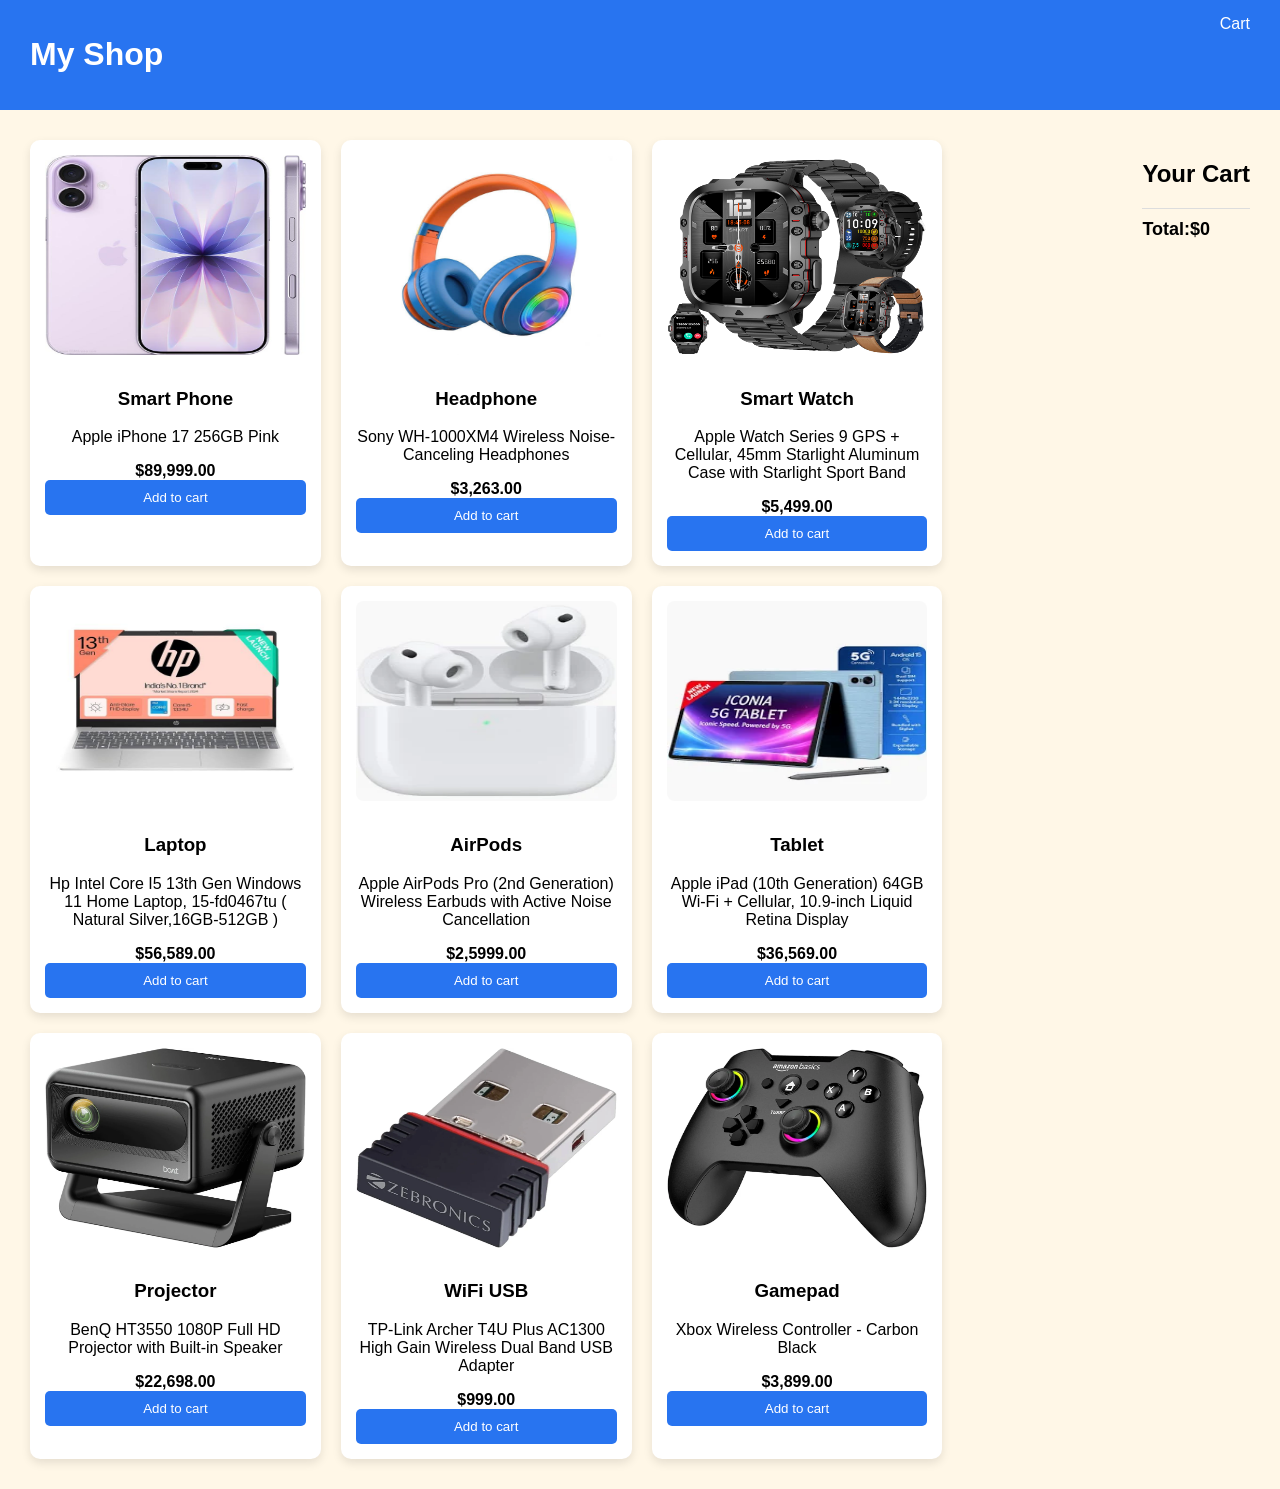
==== index.html @ 5f0f439c "Initial commit" ====
<!DOCTYPE html>
<html lang="en">
<head>
    <meta charset="UTF-8">
    <meta name="viewport" content="width=device-width, initial-scale=1.0">
    <title>My Shop</title>
    <link rel="stylesheet" href="style.css">
</head>
<body>
    <header>
        <h1>My Shop</h1>
        <span>Cart</span>
    </header>

    <div class="container"> 


        <div class="products">

            <div class="product-card">
                <img src="phone.jpg" alt="phone">
                <h3>Smart Phone</h3>
                <p>Apple iPhone 17 256GB Pink</p>
                <p class="price">$89,999.00</p>
                <button onclick="addtocart('smart phone',89999)">Add to cart</button>
                </div>


                 <div class="product-card">
                <img src="headphone.jpeg" alt="Headphone">
                <h3>Headphone</h3>
                <p>Sony WH-1000XM4 Wireless Noise-Canceling Headphones</p>
                <p class="price">$3,263.00</p>
                <button onclick="addtocart('Headphone',3263)">Add to cart</button>
                </div>

                 <div class="product-card">
                <img src="smart watch.jpg" alt="Smart Watch">
                <h3>Smart Watch</h3>
                <p>Apple Watch Series 9 GPS + Cellular, 45mm Starlight Aluminum Case with Starlight Sport Band</p>
                <p class="price">$5,499.00</p>
                <button onclick="addtocart('smart watch',5499)">Add to cart</button>
                </div>

                 <div class="product-card">
                <img src="Laptop.jpeg" alt="Laptop">
                <h3>Laptop</h3>
                <p>Hp Intel Core I5 13th Gen Windows 11 Home Laptop, 15-fd0467tu ( Natural Silver,16GB-512GB )</p>
                <p class="price">$56,589.00</p>
                <button onclick="addtocart('Laptop',56589.00)">Add to cart</button>
                </div>

                <div class="product-card">
                <img src="airpods.webp" alt="AirPods">
                <h3>AirPods</h3>
                <p>Apple AirPods Pro (2nd Generation) Wireless Earbuds with Active Noise Cancellation</p>
                <p class="price">$2,5999.00</p>
                <button onclick="addtocart('AirPods',25999)">Add to cart</button>
                </div>

                <div class="product-card">
                <img src="tablet.webp" alt="Tablet">
                <h3>Tablet</h3>
                <p>Apple iPad (10th Generation) 64GB Wi-Fi + Cellular, 10.9-inch Liquid Retina Display</p>
                <p class="price">$36,569.00</p>
                <button onclick="addtocart('Tablet',36569)">Add to cart</button>
                </div>

                <div class="product-card">
                <img src="projector.webp" alt="Projector">
                <h3>Projector</h3>
                <p>BenQ HT3550 1080P Full HD Projector with Built-in Speaker</p>
                <p class="price">$22,698.00</p>
                <button onclick="addtocart('Projector',22698)">Add to cart</button>
                </div>

                <div class="product-card">
                <img src="wifi usb.webp" alt="WiFi USB">
                <h3>WiFi USB</h3>
                <p>TP-Link Archer T4U Plus AC1300 High Gain Wireless Dual Band USB Adapter</p>
                <p class="price">$999.00</p>
                <button onclick="addtocart('WiFi USB',999)">Add to cart</button>
                </div>

                <div class="product-card">
                <img src="gamepad.webp" alt="Gamepad">
                <h3>Gamepad</h3>
                <p>Xbox Wireless Controller - Carbon Black</p>
                <p class="price">$3,899.00</p>
                <button onclick="addtocart('Gamepad',3899)">Add to cart</button>
                </div>


                </div>
                

                <div class="card">         
                    <h2>Your Cart</h2>
                    <ul id="cartitems"></ul>
                    <div class="total-box">
                        Total:$<span id="total">0</span>
                    </div>
                </div>
        </div>
        <script src="script.js"></script>

</body>
</html>
---- style.css ----
body{
    margin: 0;
    font-family: Arial, Helvetica, sans-serif;
    background: rgb(255, 247, 231);
}
header{
    background: #2874f0;
    color: white;
    padding: 15px 30px;
    display: flex;
    justify-content: space-between;
}
.container{
    display: flex;
    gap: 200px;
    padding: 30px;
}
/*PRODUCTS*/
.products{
    display: grid;
    grid-template-columns: 1fr 1fr 1fr;
    gap: 20px;
    flex: 2;
}
.product-card{
    background: white;
    max-width: 280px;
    border-radius: 10px;
    box-shadow: 0 4px 10px rgba(0,0,0,0.1);
    padding: 15px;
    text-align: center;

}
.product-card img{
    width: 100%;
    height: 200px;
    object-fit: fill;
    border-radius: 8px;
    margin-bottom: 10px;

}
.price{
    font-weight: bold;
    margin: auto;
}
.product-card button{
    background: #2874f0;
    color: white;
    border: none;
    padding: 10px;
    width: 100%;
    border-radius: 5px;
    cursor: pointer;



}
.product-card button:hover{
    background: #2874f0;
}



.cart {
    background: white;
    flex: 1;
    padding: 20px;
    border-radius: 10px;
    box-shadow: 0 4px 10px rgba(0,0,0,0,1);
}
#cartitems{
    list-style: none;
    padding: 0;

}
.cart-item{
    display: flex;
    justify-content: space-between;
    margin-bottom: 10px;



}
.qty-btn{
    padding: 3px 8px;
    margin: 0 3px;

}
.remove-btn{
    background: red;
    color: white;
    border: none;
    padding: 3px 8px;
    border-radius: 4px;
    cursor: pointer;


}
.total-box{
    margin-bottom: 15px;
    font-size: 18px;
    font-weight: bold;
    border-top: 1px solid #ddd;
    padding-top: 10px;

}
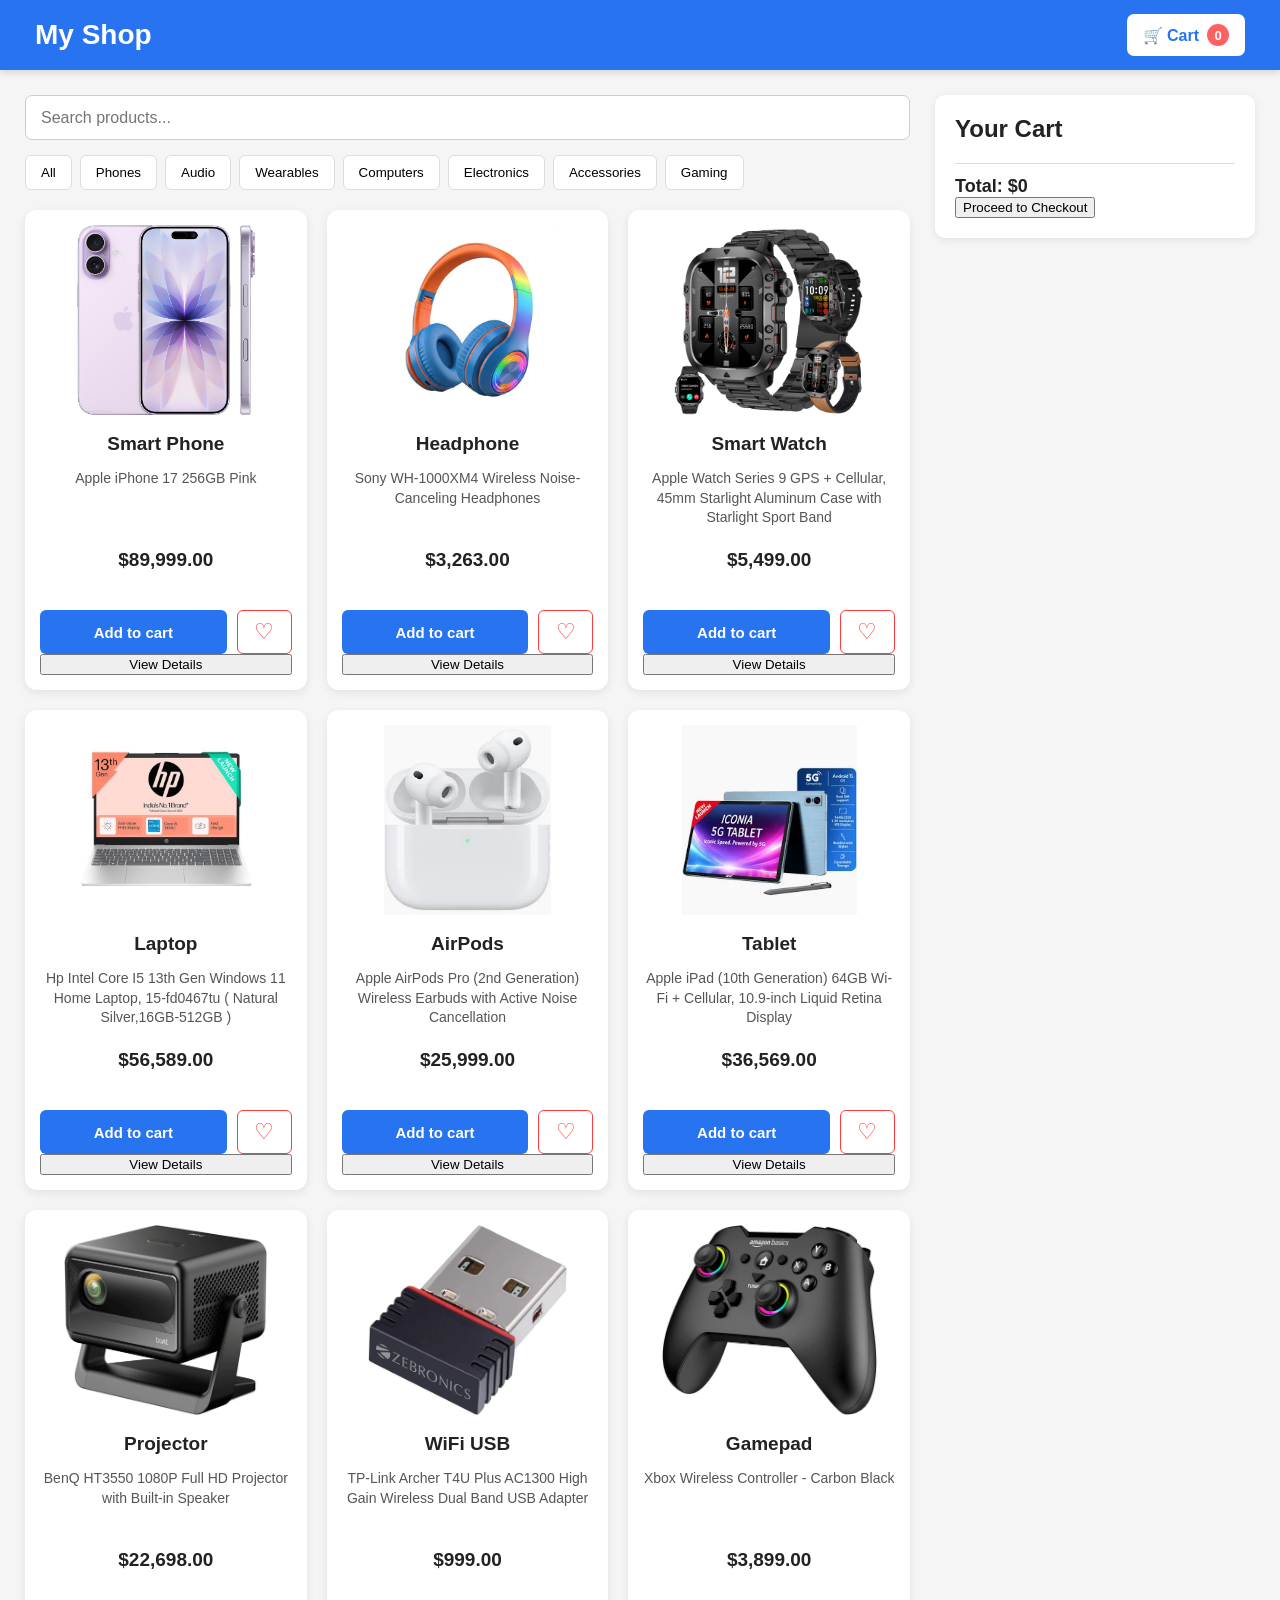
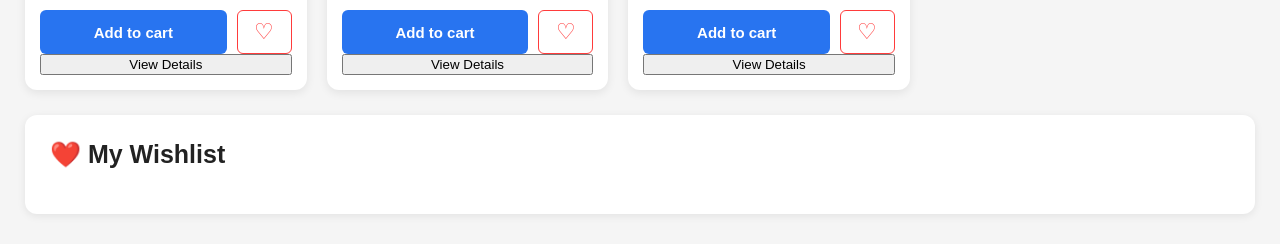
==== commit 2194923b: "Final my shop project update" ====
--- a/index.html
+++ b/index.html
@@ -8,100 +8,362 @@
 </head>
 <body>
     <header>
-        <h1>My Shop</h1>
-        <span>Cart</span>
-    </header>
-
-    <div class="container"> 
-
+    <h1>My Shop</h1>
+
+    <button class="cart-button" onclick="scrollToCart()">
+        🛒 Cart
+        <span id="cart-count">0</span>
+    </button>
+    
+</header>
+    <div class="container">
+
+    <main class="shop-area">
+
+        <div class="search-box">
+            <input
+                type="text"
+                id="searchInput"
+                placeholder="Search products..."
+                onkeyup="searchProducts()"
+            >
+        </div>
+
+        <div class="category-filter">
+            <button onclick="filterProducts('All')">All</button>
+            <button onclick="filterProducts('Phones')">Phones</button>
+            <button onclick="filterProducts('Audio')">Audio</button>
+            <button onclick="filterProducts('Wearables')">Wearables</button>
+            <button onclick="filterProducts('Computers')">Computers</button>
+            <button onclick="filterProducts('Electronics')">Electronics</button>
+            <button onclick="filterProducts('Accessories')">Accessories</button>
+            <button onclick="filterProducts('Gaming')">Gaming</button>
+        </div>
 
         <div class="products">
 
-            <div class="product-card">
+         
+            <div class="product-card" data-category="Phones">
                 <img src="phone.jpg" alt="phone">
                 <h3>Smart Phone</h3>
                 <p>Apple iPhone 17 256GB Pink</p>
                 <p class="price">$89,999.00</p>
-                <button onclick="addtocart('smart phone',89999)">Add to cart</button>
-                </div>
-
-
-                 <div class="product-card">
+
+              <div class="product-actions">
+
+            <button onclick="addtocart('smart phone',89999)">
+                Add to cart
+            </button>
+
+            <button class="wishlist-btn" onclick="addToWishlist('smart phone')">
+                ♡
+             </button>
+
+            </div>
+
+            <button class="details-btn"
+             onclick="showDetails('Smart Phone','phone.jpg','Apple iPhone 17 256GB Pink',89999)">
+            View Details
+                </button>
+                </div>
+
+
+                 <div class="product-card" data-category="Audio">
                 <img src="headphone.jpeg" alt="Headphone">
                 <h3>Headphone</h3>
                 <p>Sony WH-1000XM4 Wireless Noise-Canceling Headphones</p>
                 <p class="price">$3,263.00</p>
-                <button onclick="addtocart('Headphone',3263)">Add to cart</button>
-                </div>
-
-                 <div class="product-card">
+               <div class="product-actions">
+
+            <button onclick="addtocart('Headphone',3263)">
+                Add to cart
+            </button>
+
+            <button class="wishlist-btn" onclick="addToWishlist('Headphone')">
+                ♡
+             </button>
+
+            </div>
+
+            <button class="details-btn"
+             onclick="showDetails('Headphone','headphone.jpeg','Sony WH-1000XM4 Wireless Noise-Canceling Headphones',3263)">
+            View Details
+                </button>
+                </div>
+
+                 <div class="product-card" data-category="Wearables">
                 <img src="smart watch.jpg" alt="Smart Watch">
                 <h3>Smart Watch</h3>
                 <p>Apple Watch Series 9 GPS + Cellular, 45mm Starlight Aluminum Case with Starlight Sport Band</p>
                 <p class="price">$5,499.00</p>
-                <button onclick="addtocart('smart watch',5499)">Add to cart</button>
-                </div>
-
-                 <div class="product-card">
+                <div class="product-actions">
+
+            <button onclick="addtocart('Smart Watch',5499)">
+                Add to cart
+            </button>
+
+            <button class="wishlist-btn" onclick="addToWishlist('Smart Watch')">
+                ♡
+             </button>
+
+            </div>
+
+            <button class="details-btn"
+             onclick="showDetails('Smart Watch','smart watch.jpg','Apple Watch Series 9 GPS + Cellular, 45mm Starlight Aluminum Case with Starlight Sport Band',5499)">
+            View Details
+                </button>
+                </div>
+
+                 <div class="product-card" data-category="Computers">
                 <img src="Laptop.jpeg" alt="Laptop">
                 <h3>Laptop</h3>
                 <p>Hp Intel Core I5 13th Gen Windows 11 Home Laptop, 15-fd0467tu ( Natural Silver,16GB-512GB )</p>
                 <p class="price">$56,589.00</p>
-                <button onclick="addtocart('Laptop',56589.00)">Add to cart</button>
-                </div>
-
-                <div class="product-card">
+                <div class="product-actions">
+
+            <button onclick="addtocart('Laptop',56589)">
+                Add to cart
+            </button>
+
+            <button class="wishlist-btn" onclick="addToWishlist('Laptop')">
+                ♡
+             </button>
+
+            </div>
+
+            <button class="details-btn"
+             onclick="showDetails('Laptop','Laptop.jpeg','Hp Intel Core I5 13th Gen Windows 11 Home Laptop, 15-fd0467tu ( Natural Silver,16GB-512GB )',56589)">
+            View Details
+                </button>
+                </div>
+
+                <div class="product-card" data-category="Audio">
                 <img src="airpods.webp" alt="AirPods">
                 <h3>AirPods</h3>
                 <p>Apple AirPods Pro (2nd Generation) Wireless Earbuds with Active Noise Cancellation</p>
-                <p class="price">$2,5999.00</p>
-                <button onclick="addtocart('AirPods',25999)">Add to cart</button>
-                </div>
-
-                <div class="product-card">
+                <p class="price">$25,999.00</p>
+                <div class="product-actions">
+
+            <button onclick="addtocart('AirPods',25999)">
+                Add to cart
+            </button>
+
+            <button class="wishlist-btn" onclick="addToWishlist('AirPods')">
+                ♡
+             </button>
+
+            </div>
+
+            <button class="details-btn"
+             onclick="showDetails('AirPods','airpods.webp','Apple AirPods Pro (2nd Generation) Wireless Earbuds with Active Noise Cancellation',25999)">
+            View Details
+                </button>
+                </div>
+                <div class="product-card" data-category="Computers">
                 <img src="tablet.webp" alt="Tablet">
                 <h3>Tablet</h3>
                 <p>Apple iPad (10th Generation) 64GB Wi-Fi + Cellular, 10.9-inch Liquid Retina Display</p>
                 <p class="price">$36,569.00</p>
-                <button onclick="addtocart('Tablet',36569)">Add to cart</button>
-                </div>
-
-                <div class="product-card">
+                <div class="product-actions">
+
+            <button onclick="addtocart('Tablet',36569)">
+                Add to cart
+            </button>
+
+            <button class="wishlist-btn" onclick="addToWishlist('Tablet')">
+                ♡
+             </button>
+
+            </div>
+
+            <button class="details-btn"
+             onclick="showDetails('Tablet','tablet.webp','Apple iPad (10th Generation) 64GB Wi-Fi + Cellular, 10.9-inch Liquid Retina Display',36569)">
+            View Details
+                </button>
+                </div>
+
+                <div class="product-card" data-category="Electronics">
                 <img src="projector.webp" alt="Projector">
                 <h3>Projector</h3>
                 <p>BenQ HT3550 1080P Full HD Projector with Built-in Speaker</p>
                 <p class="price">$22,698.00</p>
-                <button onclick="addtocart('Projector',22698)">Add to cart</button>
-                </div>
-
-                <div class="product-card">
+                <div class="product-actions">
+
+            <button onclick="addtocart('Projector',22698)">
+                Add to cart
+            </button>
+
+            <button class="wishlist-btn" onclick="addToWishlist('Projector')">
+                ♡
+             </button>
+
+            </div>
+
+            <button class="details-btn"
+             onclick="showDetails('Projector','projector.webp','BenQ HT3550 1080P Full HD Projector with Built-in Speaker',22698)">
+            View Details
+                </button>
+                </div>
+
+                <div class="product-card" data-category="Accessories">
                 <img src="wifi usb.webp" alt="WiFi USB">
                 <h3>WiFi USB</h3>
                 <p>TP-Link Archer T4U Plus AC1300 High Gain Wireless Dual Band USB Adapter</p>
                 <p class="price">$999.00</p>
-                <button onclick="addtocart('WiFi USB',999)">Add to cart</button>
-                </div>
-
-                <div class="product-card">
+                <div class="product-actions">
+
+            <button onclick="addtocart('WiFi USB',999)">
+                Add to cart
+            </button>
+
+            <button class="wishlist-btn" onclick="addToWishlist('WiFi USB')">
+                ♡
+             </button>
+
+            </div>
+
+            <button class="details-btn"
+             onclick="showDetails('WiFi USB','wifi usb.webp','TP-Link Archer T4U Plus AC1300 High Gain Wireless Dual Band USB Adapter',999)">
+            View Details
+                </button>
+                </div>
+                <div class="product-card" data-category="Gaming">
                 <img src="gamepad.webp" alt="Gamepad">
                 <h3>Gamepad</h3>
                 <p>Xbox Wireless Controller - Carbon Black</p>
                 <p class="price">$3,899.00</p>
-                <button onclick="addtocart('Gamepad',3899)">Add to cart</button>
-                </div>
-
-
-                </div>
-                
-
-                <div class="card">         
-                    <h2>Your Cart</h2>
-                    <ul id="cartitems"></ul>
-                    <div class="total-box">
-                        Total:$<span id="total">0</span>
-                    </div>
-                </div>
-        </div>
+                <div class="product-actions">
+
+            <button onclick="addtocart('Gamepad',3899)">
+                Add to cart
+            </button>
+
+            <button class="wishlist-btn" onclick="addToWishlist('Gamepad')">
+                ♡
+             </button>
+
+            </div>
+
+            <button class="details-btn"
+             onclick="showDetails('Gamepad','gamepad.webp','Xbox Wireless Controller - Carbon Black',3899)">
+            View Details
+                </button>
+                </div>
+    </main>
+
+    <aside class="card">
+        <h2>Your Cart</h2>
+        <ul id="cartitems"></ul>
+
+        <div class="total-box">
+            Total: $<span id="total">0</span>
+        </div>
+        <button class="checkout-btn" onclick="checkout()">
+            Proceed to Checkout
+        </button>
+        </aside>
+
+</div>
+<div class="wishlist">
+    <h2>❤️ My Wishlist</h2>
+    <ul id="wishlistItems"></ul>
+</div>
+    <!-- PRODUCT DETAILS POPUP -->
+
+<div class="details-modal" id="detailsModal">
+
+    <div class="details-box">
+
+        <button class="close-btn" onclick="closeDetails()">
+            ×
+        </button>
+
+        <img id="detailsImage" src="" alt="Product">
+
+        <div class="details-content">
+
+            <h2 id="detailsName"></h2>
+
+            <p id="detailsDescription"></p>
+
+            <h3>
+                $<span id="detailsPrice"></span>
+            </h3>
+
+            <button id="detailsCartButton">
+                Add to Cart
+            </button>
+
+        </div>
+
+    </div>
+
+</div>
+<section id="checkout-section" class="checkout-section">
+
+    <h2>🛍️ Checkout</h2>
+
+    <div class="checkout-content">
+
+        <div class="customer-details">
+
+            <h3>Customer Details</h3>
+
+            <input
+                type="text"
+                id="customerName"
+                placeholder="Full Name"
+            >
+
+            <input
+                type="tel"
+                id="customerPhone"
+                placeholder="Phone Number"
+            >
+
+            <textarea
+                id="customerAddress"
+                placeholder="Delivery Address"
+            ></textarea>
+
+            <h3>Payment Method</h3>
+
+            <label>
+                <input type="radio" name="payment" value="Cash on Delivery">
+                Cash on Delivery
+            </label>
+
+            <label>
+                <input type="radio" name="payment" value="UPI">
+                UPI
+            </label>
+
+            <label>
+                <input type="radio" name="payment" value="Card">
+                Card
+            </label>
+
+        </div>
+
+        <div class="order-summary">
+
+            <h3>Order Summary</h3>
+
+            <ul id="checkoutItems"></ul>
+
+<div class="checkout-total">
+    Total:
+    <span id="checkoutTotal">$0</span>
+</div>
+            <button type="button" onclick="placeOrder()">
+    Place Order
+</button>
+
+        </div>
+
+    </div>
+
+</section>
         <script src="script.js"></script>
 
 </body>
--- a/style.css
+++ b/style.css
@@ -1,106 +1,934 @@
-body{
+/* =========================
+   GLOBAL
+========================= */
+
+* {
+    box-sizing: border-box;
+}
+
+body {
     margin: 0;
     font-family: Arial, Helvetica, sans-serif;
-    background: rgb(255, 247, 231);
-}
-header{
+    background: #f5f5f5;
+    color: #222;
+}
+
+
+/* =========================
+   HEADER
+========================= */
+
+header {
+    height: 70px;
     background: #2874f0;
     color: white;
-    padding: 15px 30px;
-    display: flex;
+    padding: 0 35px;
+
+    display: flex;
+    align-items: center;
     justify-content: space-between;
-}
-.container{
-    display: flex;
-    gap: 200px;
-    padding: 30px;
-}
-/*PRODUCTS*/
-.products{
+
+    box-shadow: 0 2px 8px rgba(0, 0, 0, 0.15);
+}
+
+header h1 {
+    margin: 0;
+    font-size: 28px;
+}
+
+
+/* =========================
+   CART HEADER BUTTON
+========================= */
+
+.cart-button {
+    background: white;
+    color: #2874f0;
+
+    border: none;
+    border-radius: 7px;
+
+    padding: 10px 16px;
+
+    font-size: 16px;
+    font-weight: bold;
+
+    cursor: pointer;
+
+    display: flex;
+    align-items: center;
+    gap: 8px;
+}
+
+.cart-button:hover {
+    background: #eeeeee;
+}
+
+#cart-count {
+    background: #ff6161;
+    color: white;
+
+    min-width: 22px;
+    height: 22px;
+
+    border-radius: 50%;
+
+    display: flex;
+    align-items: center;
+    justify-content: center;
+
+    font-size: 13px;
+}
+
+
+/* =========================
+   MAIN LAYOUT
+========================= */
+
+.container {
+    width: 100%;
+    max-width: 1450px;
+
+    margin: auto;
+
     display: grid;
-    grid-template-columns: 1fr 1fr 1fr;
-    gap: 20px;
-    flex: 2;
-}
-.product-card{
+    grid-template-columns: minmax(0, 1fr) 320px;
+
+    gap: 25px;
+
+    padding: 25px;
+}
+
+.shop-area {
+    min-width: 0;
+}
+
+
+/* =========================
+   SEARCH
+========================= */
+
+.search-box {
+    margin-bottom: 15px;
+}
+
+.search-box input {
+    width: 100%;
+    height: 45px;
+
+    padding: 0 15px;
+
+    border: 1px solid #ccc;
+    border-radius: 7px;
+
+    font-size: 16px;
+
+    outline: none;
+}
+
+.search-box input:focus {
+    border-color: #2874f0;
+    box-shadow: 0 0 0 2px rgba(40, 116, 240, 0.1);
+}
+
+
+/* =========================
+   CATEGORY FILTER
+========================= */
+
+.category-filter {
+    display: flex;
+    flex-wrap: wrap;
+
+    gap: 8px;
+
+    margin-bottom: 20px;
+}
+
+.category-filter button {
+    border: 1px solid #ddd;
+
     background: white;
-    max-width: 280px;
-    border-radius: 10px;
-    box-shadow: 0 4px 10px rgba(0,0,0,0.1);
-    padding: 15px;
-    text-align: center;
-
-}
-.product-card img{
-    width: 100%;
-    height: 200px;
-    object-fit: fill;
-    border-radius: 8px;
-    margin-bottom: 10px;
-
-}
-.price{
-    font-weight: bold;
-    margin: auto;
-}
-.product-card button{
+
+    padding: 9px 15px;
+
+    border-radius: 6px;
+
+    cursor: pointer;
+
+    font-weight: 500;
+}
+
+.category-filter button:hover {
     background: #2874f0;
     color: white;
+    border-color: #2874f0;
+}
+
+
+/* =========================
+   PRODUCT GRID
+========================= */
+
+.products {
+    display: grid;
+
+    grid-template-columns: repeat(3, minmax(0, 1fr));
+
+    gap: 20px;
+
+    align-items: stretch;
+}
+
+
+/* =========================
+   PRODUCT CARD
+========================= */
+
+.product-card {
+    background: white;
+
+    width: 100%;
+    min-width: 0;
+    min-height: 480px;
+
+    padding: 15px;
+
+    border-radius: 12px;
+
+    box-shadow: 0 3px 10px rgba(0, 0, 0, 0.08);
+
+    display: flex;
+    flex-direction: column;
+
+    text-align: center;
+
+    transition: transform 0.2s, box-shadow 0.2s;
+}
+
+.product-card:hover {
+    transform: translateY(-5px);
+
+    box-shadow: 0 6px 18px rgba(0, 0, 0, 0.15);
+}
+
+
+/* =========================
+   PRODUCT IMAGE
+========================= */
+
+.product-card img {
+    width: 100%;
+    height: 190px;
+
+    object-fit: contain;
+
+    margin-bottom: 10px;
+}
+
+
+/* =========================
+   PRODUCT NAME
+========================= */
+
+.product-card h3 {
+    margin: 8px 0;
+
+    font-size: 19px;
+
+    min-height: 23px;
+}
+
+
+/* =========================
+   PRODUCT DESCRIPTION
+========================= */
+
+.product-card p:not(.price) {
+    margin: 5px 0;
+
+    font-size: 14px;
+
+    line-height: 1.4;
+
+    color: #555;
+
+    height: 60px;
+
+    overflow: hidden;
+}
+
+
+/* =========================
+   PRICE
+========================= */
+
+.price {
+    font-size: 19px;
+
+    font-weight: bold;
+
+    margin: 15px 0;
+}
+
+
+/* =========================
+   PRODUCT ACTIONS
+========================= */
+
+.product-actions {
+    display: flex;
+
+    gap: 10px;
+
+    width: 100%;
+
+    margin-top: auto;
+}
+
+
+/* ADD TO CART */
+
+.product-actions > button:first-child {
+    flex: 1;
+
+    padding: 11px;
+
     border: none;
+
+    border-radius: 6px;
+
+    background: #2874f0;
+
+    color: white;
+
+    font-size: 15px;
+
+    font-weight: bold;
+
+    cursor: pointer;
+}
+
+.product-actions > button:first-child:hover {
+    background: #1259c7;
+}
+
+
+/* WISHLIST BUTTON */
+
+.wishlist-btn {
+    width: 55px !important;
+
+    flex-shrink: 0;
+
+    margin-top: 0 !important;
+
+    padding: 8px !important;
+
+    background: white !important;
+
+    color: #ff3b3b !important;
+
+    border: 1px solid #ff3b3b !important;
+
+    border-radius: 6px !important;
+
+    font-size: 22px !important;
+
+    cursor: pointer;
+}
+
+.wishlist-btn:hover {
+    background: #ff3b3b !important;
+
+    color: white !important;
+}
+
+
+/* =========================
+   VIEW DETAILS BUTTON
+========================= */
+
+.view-details-btn {
+    width: 100%;
+
+    margin-top: 9px;
+
     padding: 10px;
+
+    background: white;
+
+    color: #2874f0;
+
+    border: 1px solid #2874f0;
+
+    border-radius: 6px;
+
+    font-size: 15px;
+
+    font-weight: bold;
+
+    cursor: pointer;
+}
+
+.view-details-btn:hover {
+    background: #2874f0;
+
+    color: white;
+}
+
+
+/* =========================
+   CART
+========================= */
+
+.card {
+    background: white;
+
+    width: 320px;
+
+    padding: 20px;
+
+    border-radius: 10px;
+
+    box-shadow: 0 2px 8px rgba(0, 0, 0, 0.08);
+
+    height: fit-content;
+
+    position: sticky;
+
+    top: 20px;
+}
+
+.card h2 {
+    margin-top: 0;
+
+    margin-bottom: 20px;
+}
+
+
+/* =========================
+   CART ITEMS
+========================= */
+
+#cartitems {
+    list-style: none;
+
+    padding: 0;
+
+    margin: 0;
+}
+
+.cart-item {
+    display: flex;
+
+    justify-content: space-between;
+
+    align-items: center;
+
+    gap: 8px;
+
+    padding: 10px 0;
+
+    border-bottom: 1px solid #eee;
+}
+
+
+/* =========================
+   QUANTITY BUTTON
+========================= */
+
+.qty-btn {
+    padding: 3px 8px;
+
+    margin: 0 2px;
+
+    cursor: pointer;
+
+    border: 1px solid #ccc;
+
+    background: #f5f5f5;
+
+    border-radius: 4px;
+}
+
+.qty-btn:hover {
+    background: #2874f0;
+
+    color: white;
+}
+
+
+/* =========================
+   REMOVE BUTTON
+========================= */
+
+.remove-btn {
+    background: #ff4d4d;
+
+    color: white;
+
+    border: none;
+
+    padding: 3px 8px;
+
+    border-radius: 4px;
+
+    cursor: pointer;
+}
+
+.remove-btn:hover {
+    background: #d93636;
+}
+
+
+/* =========================
+   TOTAL
+========================= */
+
+.total-box {
+    margin-top: 15px;
+
+    padding-top: 12px;
+
+    border-top: 1px solid #ddd;
+
+    font-size: 18px;
+
+    font-weight: bold;
+}
+
+
+/* =========================
+   CHECKOUT SECTION
+========================= */
+
+#checkout-section {
+    width: calc(100% - 50px);
+    max-width: 1400px;
+    margin: 30px auto 40px;
+    padding: 35px;
+    background: #ffffff;
+    border-radius: 16px;
+    box-shadow: 0 4px 18px rgba(0, 0, 0, 0.10);
+    display: none;
+}
+
+/* CHECKOUT TITLE */
+
+#checkout-section h2 {
+    margin: 0 0 30px;
+    padding-bottom: 15px;
+    border-bottom: 2px solid #2874f0;
+    font-size: 30px;
+    color: #222;
+}
+
+/* SECTION HEADINGS */
+
+#checkout-section h3 {
+    margin: 25px 0 15px;
+    font-size: 20px;
+    color: #222;
+}
+
+/* CUSTOMER FORM */
+
+#checkout-section input[type="text"],
+#checkout-section input[type="tel"],
+#checkout-section input[type="number"],
+#checkout-section textarea {
     width: 100%;
-    border-radius: 5px;
-    cursor: pointer;
-
-
-
-}
-.product-card button:hover{
-    background: #2874f0;
-}
-
-
-
-.cart {
-    background: white;
-    flex: 1;
+    padding: 14px 15px;
+    margin-bottom: 15px;
+
+    border: 1px solid #d5d5d5;
+    border-radius: 8px;
+
+    font-size: 15px;
+    font-family: Arial, Helvetica, sans-serif;
+
+    outline: none;
+    background: #fff;
+
+    transition: 0.2s;
+}
+
+#checkout-section input:focus,
+#checkout-section textarea:focus {
+    border-color: #2874f0;
+    box-shadow: 0 0 0 3px rgba(40, 116, 240, 0.10);
+}
+
+/* ADDRESS */
+
+#checkout-section textarea {
+    min-height: 110px;
+    resize: vertical;
+}
+
+/* =========================
+   PAYMENT
+========================= */
+
+.payment-method {
+    background: #f7f9fc;
+    border: 1px solid #e1e5eb;
+
     padding: 20px;
     border-radius: 10px;
-    box-shadow: 0 4px 10px rgba(0,0,0,0,1);
-}
-#cartitems{
+
+    margin: 10px 0 25px;
+
+    display: flex;
+    flex-wrap: wrap;
+    gap: 20px;
+}
+
+.payment-method label {
+    display: flex;
+    align-items: center;
+    gap: 7px;
+
+    padding: 10px 15px;
+
+    background: white;
+    border: 1px solid #ddd;
+    border-radius: 7px;
+
+    cursor: pointer;
+    font-size: 15px;
+
+    transition: 0.2s;
+}
+
+.payment-method label:hover {
+    border-color: #2874f0;
+    color: #2874f0;
+}
+
+.payment-method input {
+    accent-color: #2874f0;
+}
+
+/* =========================
+   ORDER SUMMARY
+========================= */
+
+.order-summary {
+    background: #f7f9fc;
+
+    border: 1px solid #e1e5eb;
+    border-radius: 10px;
+
+    padding: 22px;
+    margin: 25px 0;
+}
+
+.order-summary h3 {
+    margin-top: 0 !important;
+}
+
+.order-summary ul {
+    margin: 0;
+    padding: 0;
     list-style: none;
+}
+
+.order-summary li {
+    display: flex;
+    justify-content: space-between;
+    align-items: center;
+
+    padding: 12px 0;
+
+    border-bottom: 1px solid #e5e5e5;
+
+    font-size: 15px;
+}
+
+.order-summary li:last-child {
+    border-bottom: none;
+}
+
+/* =========================
+   CHECKOUT TOTAL
+========================= */
+
+.checkout-total {
+    display: flex;
+    justify-content: space-between;
+    align-items: center;
+
+    margin-top: 18px;
+    padding-top: 18px;
+
+    border-top: 2px solid #ddd;
+
+    font-size: 22px;
+    font-weight: bold;
+}
+
+/* =========================
+   PLACE ORDER AREA
+========================= */
+
+#checkout-section button {
+    cursor: pointer;
+}
+
+/* PLACE ORDER BUTTON */
+
+#checkout-section button[type="button"],
+#checkout-section button[type="submit"] {
+    display: block;
+
+    width: 100%;
+    max-width: 350px;
+
+    margin: 25px auto 0;
+
+    padding: 15px 25px;
+
+    background: #2874f0;
+    color: white;
+
+    border: none;
+    border-radius: 8px;
+
+    font-size: 17px;
+    font-weight: bold;
+
+    cursor: pointer;
+
+    transition: all 0.2s ease;
+}
+
+#checkout-section button[type="button"]:hover,
+#checkout-section button[type="submit"]:hover {
+    background: #1259c7;
+    transform: translateY(-2px);
+    box-shadow: 0 5px 12px rgba(40, 116, 240, 0.25);
+}
+
+#checkout-section button[type="button"]:active,
+#checkout-section button[type="submit"]:active {
+    transform: translateY(0);
+}
+
+/* =========================
+   CHECKOUT MOBILE
+========================= */
+
+@media (max-width: 650px) {
+
+    #checkout-section {
+        width: calc(100% - 30px);
+        padding: 20px;
+        margin-top: 20px;
+    }
+
+    #checkout-section h2 {
+        font-size: 24px;
+    }
+
+    .payment-method {
+        flex-direction: column;
+        gap: 10px;
+    }
+
+    .payment-method label {
+        width: 100%;
+    }
+
+    .checkout-total {
+        font-size: 19px;
+    }
+
+    #checkout-section button[type="button"],
+    #checkout-section button[type="submit"] {
+        max-width: 100%;
+    }
+}
+/* =========================
+   WISHLIST
+========================= */
+
+.wishlist {
+    width: calc(100% - 50px);
+
+    max-width: 1400px;
+
+    margin: 0 auto 30px;
+
+    padding: 25px;
+
+    background: white;
+
+    border-radius: 12px;
+
+    box-shadow: 0 2px 8px rgba(0, 0, 0, 0.08);
+}
+
+.wishlist h2 {
+    margin-top: 0;
+
+    margin-bottom: 20px;
+
+    font-size: 25px;
+}
+
+#wishlistItems {
+    list-style: none;
+
     padding: 0;
 
-}
-.cart-item{
-    display: flex;
+    margin: 0;
+}
+
+#wishlistItems li {
+    display: flex;
+
     justify-content: space-between;
-    margin-bottom: 10px;
-
-
-
-}
-.qty-btn{
-    padding: 3px 8px;
-    margin: 0 3px;
-
-}
-.remove-btn{
-    background: red;
+
+    align-items: center;
+
+    padding: 12px;
+
+    border-bottom: 1px solid #eee;
+}
+
+#wishlistItems button {
+    background: #ff6161;
+
     color: white;
+
     border: none;
-    padding: 3px 8px;
-    border-radius: 4px;
-    cursor: pointer;
-
-
-}
-.total-box{
-    margin-bottom: 15px;
-    font-size: 18px;
-    font-weight: bold;
-    border-top: 1px solid #ddd;
-    padding-top: 10px;
-
+
+    border-radius: 5px;
+
+    padding: 7px 12px;
+
+    cursor: pointer;
+}
+
+#wishlistItems button:hover {
+    background: #e64545;
+}
+
+
+/* =========================
+   DETAILS MODAL
+========================= */
+
+#detailsModal {
+    position: fixed;
+
+    inset: 0;
+
+    background: rgba(0, 0, 0, 0.5);
+
+    display: none;
+
+    align-items: center;
+
+    justify-content: center;
+
+    z-index: 1000;
+}
+
+.details-content {
+    background: white;
+
+    width: 90%;
+
+    max-width: 600px;
+
+    padding: 30px;
+
+    border-radius: 12px;
+
+    text-align: center;
+
+    box-shadow: 0 10px 30px rgba(0, 0, 0, 0.2);
+}
+
+.details-content img {
+    width: 250px;
+
+    height: 250px;
+
+    object-fit: contain;
+}
+
+
+/* =========================
+   TABLET
+========================= */
+
+@media (max-width: 1000px) {
+
+    .container {
+        grid-template-columns: 1fr;
+    }
+
+    .card {
+        width: 100%;
+
+        position: relative;
+
+        top: 0;
+    }
+
+    .products {
+        grid-template-columns: repeat(2, minmax(0, 1fr));
+    }
+}
+
+
+/* =========================
+   MOBILE
+========================= */
+
+@media (max-width: 650px) {
+
+    header {
+        height: auto;
+
+        padding: 15px 20px;
+
+        gap: 15px;
+    }
+
+    header h1 {
+        font-size: 23px;
+    }
+
+    .container {
+        padding: 15px;
+    }
+
+    .products {
+        grid-template-columns: 1fr;
+    }
+
+    .product-card {
+        min-height: 450px;
+    }
+
+    .wishlist {
+        width: calc(100% - 30px);
+
+        padding: 18px;
+    }
+
+    #checkout-section {
+        width: calc(100% - 30px);
+
+        padding: 20px;
+    }
+
+    .product-actions {
+        gap: 7px;
+    }
 }
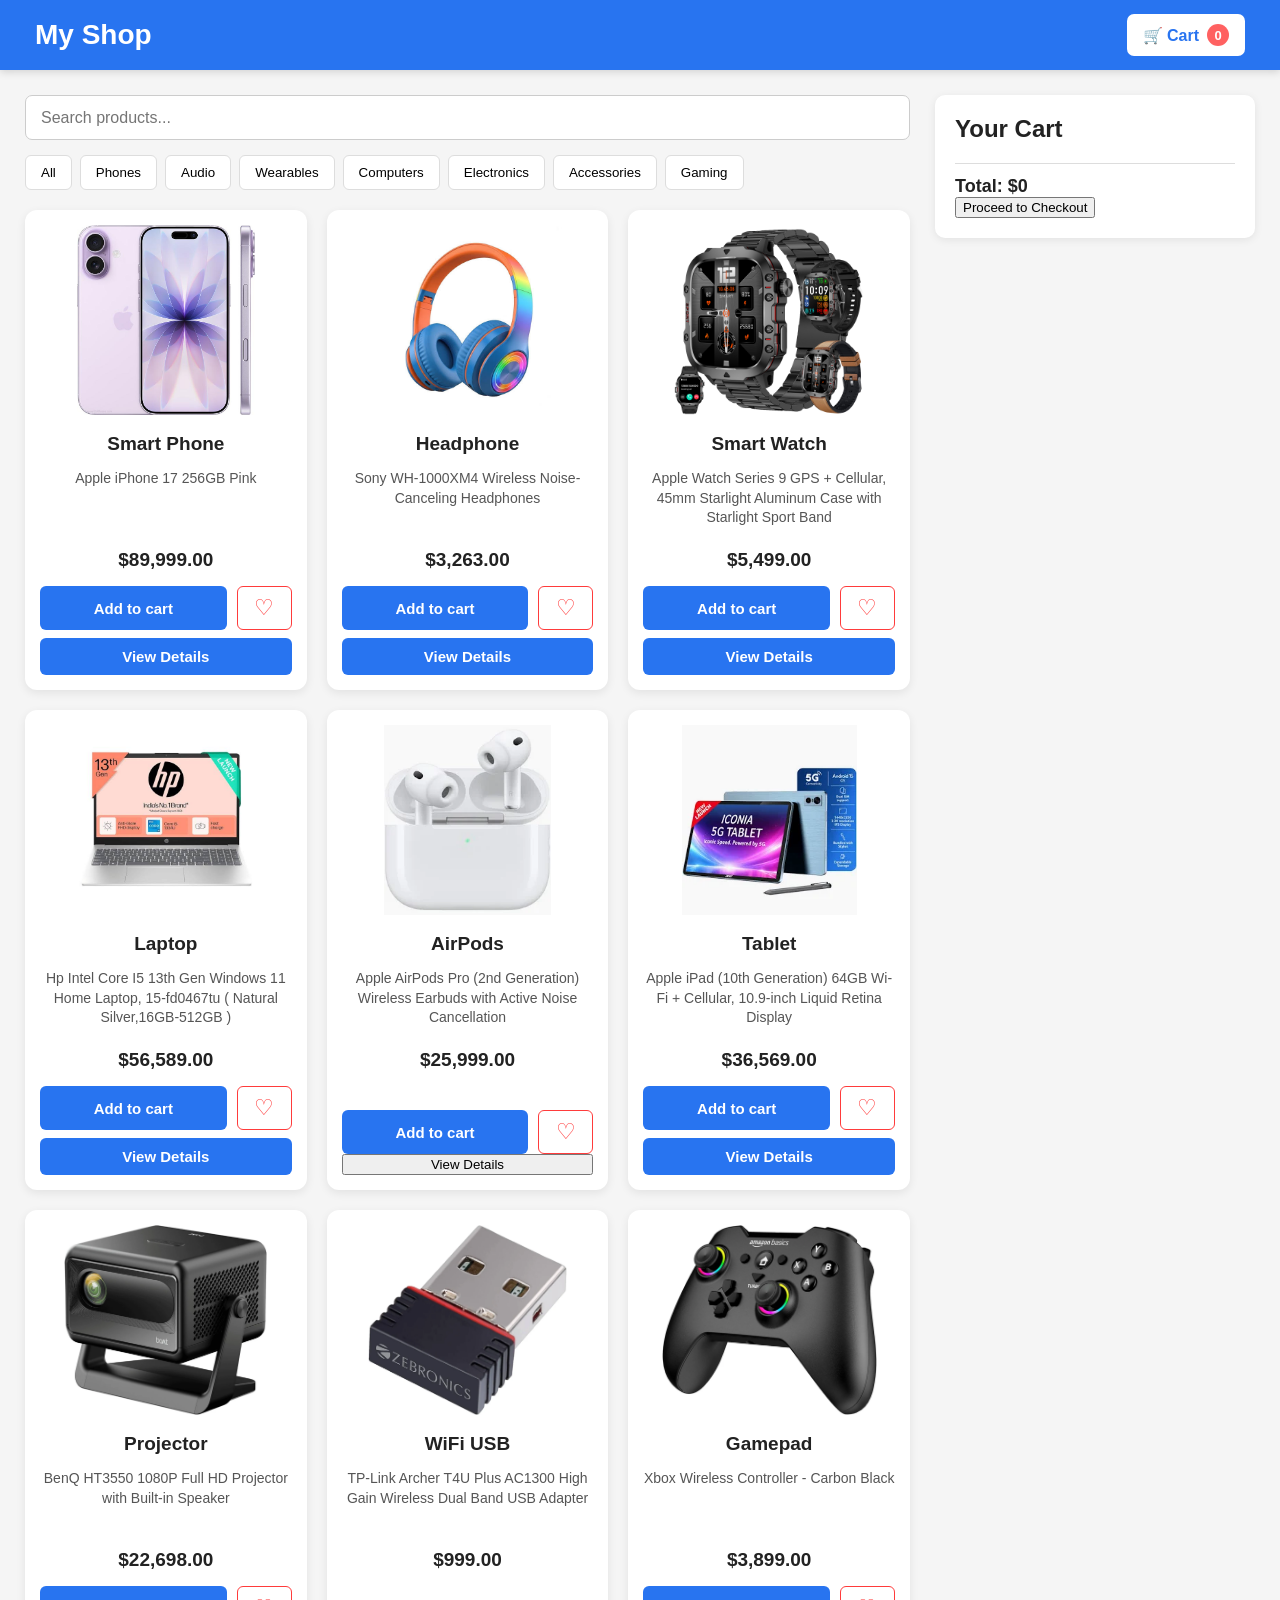
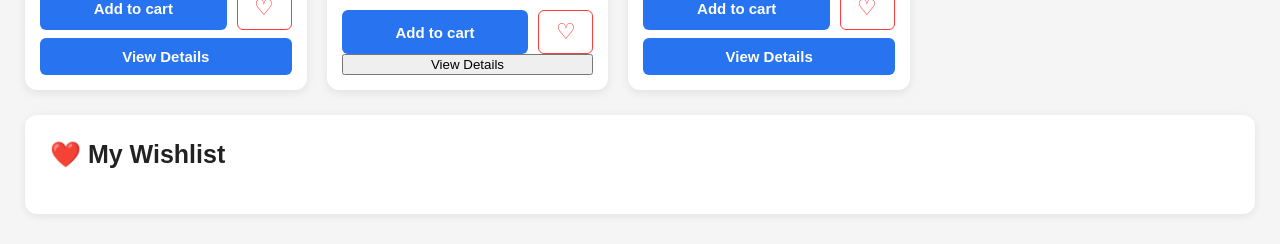
==== commit 3ab45a8e: "final project update" ====
--- a/index.html
+++ b/index.html
@@ -60,10 +60,9 @@
              </button>
 
             </div>
-
-            <button class="details-btn"
-             onclick="showDetails('Smart Phone','phone.jpg','Apple iPhone 17 256GB Pink',89999)">
-            View Details
+            
+                <button class="view-details-btn" onclick="showDetails('Smart Phone','phone.jpg','Apple iPhone 17 256GB Pink',89999)">
+                View Details
                 </button>
                 </div>
 
@@ -85,7 +84,7 @@
 
             </div>
 
-            <button class="details-btn"
+            <button class="view-details-btn"
              onclick="showDetails('Headphone','headphone.jpeg','Sony WH-1000XM4 Wireless Noise-Canceling Headphones',3263)">
             View Details
                 </button>
@@ -108,7 +107,7 @@
 
             </div>
 
-            <button class="details-btn"
+            <button class="view-details-btn"
              onclick="showDetails('Smart Watch','smart watch.jpg','Apple Watch Series 9 GPS + Cellular, 45mm Starlight Aluminum Case with Starlight Sport Band',5499)">
             View Details
                 </button>
@@ -131,10 +130,9 @@
 
             </div>
 
-            <button class="details-btn"
-             onclick="showDetails('Laptop','Laptop.jpeg','Hp Intel Core I5 13th Gen Windows 11 Home Laptop, 15-fd0467tu ( Natural Silver,16GB-512GB )',56589)">
-            View Details
-                </button>
+            <button class="view-details-btn" onclick="showDetails('Laptop','Laptop.jpeg','Hp Intel Core I5 13th Gen Windows 11 Home Laptop, 15-fd0467tu ( Natural Silver,16GB-512GB )',56589)">
+    View Details
+</button>
                 </div>
 
                 <div class="product-card" data-category="Audio">
@@ -176,9 +174,9 @@
 
             </div>
 
-            <button class="details-btn"
-             onclick="showDetails('Tablet','tablet.webp','Apple iPad (10th Generation) 64GB Wi-Fi + Cellular, 10.9-inch Liquid Retina Display',36569)">
-            View Details
+           <button class="view-details-btn" onclick="showDetails('Tablet','tablet.webp','Apple iPad (10th Generation) 64GB Wi-Fi + Cellular, 10.9-inch Liquid Retina Display',36569)">
+    View Details
+</button>
                 </button>
                 </div>
 
@@ -199,10 +197,9 @@
 
             </div>
 
-            <button class="details-btn"
-             onclick="showDetails('Projector','projector.webp','BenQ HT3550 1080P Full HD Projector with Built-in Speaker',22698)">
-            View Details
-                </button>
+           <button class="view-details-btn" onclick="showDetails('Projector','projector.webp','BenQ HT3550 1080P Full HD Projector with Built-in Speaker',22698)">
+    View Details
+</button>
                 </div>
 
                 <div class="product-card" data-category="Accessories">
@@ -244,9 +241,9 @@
 
             </div>
 
-            <button class="details-btn"
-             onclick="showDetails('Gamepad','gamepad.webp','Xbox Wireless Controller - Carbon Black',3899)">
-            View Details
+          <button class="view-details-btn" onclick="showDetails('Gamepad','gamepad.webp','Xbox Wireless Controller - Carbon Black',3899)">
+    View Details
+</button>
                 </button>
                 </div>
     </main>
--- a/style.css
+++ b/style.css
@@ -931,4 +931,77 @@
     .product-actions {
         gap: 7px;
     }
+}
+/* VIEW DETAILS BUTTON */
+.view-details-btn {
+    width: 100%;
+    margin-top: 8px !important;
+    padding: 10px;
+    background: #2874f0;
+    color: white;
+    border: none;
+    border-radius: 6px;
+    font-size: 15px;
+    font-weight: bold;
+    cursor: pointer;
+    transition: 0.2s;
+}
+
+.view-details-btn:hover {
+    background: #1259c7;
+}
+/* PRODUCT DETAILS MODAL */
+#detailsModal {
+    position: fixed;
+    top: 0;
+    left: 0;
+    width: 100%;
+    height: 100%;
+    background: rgba(0, 0, 0, 0.6);
+    display: none;
+    justify-content: center;
+    align-items: center;
+    z-index: 1000;
+}
+
+/* DETAILS BOX */
+#detailsModal > div {
+    width: 90%;
+    max-width: 500px;
+    max-height: 90vh;
+    overflow-y: auto;
+    background: white;
+    border-radius: 12px;
+    padding: 20px;
+    text-align: center;
+}
+
+/* PRODUCT IMAGE */
+#detailsImage {
+    width: 100%;
+    max-width: 320px;
+    height: 280px;
+    object-fit: contain;
+    display: block;
+    margin: 0 auto 15px;
+}
+
+/* PRODUCT NAME */
+#detailsName {
+    font-size: 24px;
+    margin: 10px 0;
+}
+
+/* DESCRIPTION */
+#detailsDescription {
+    font-size: 15px;
+    color: #555;
+    margin: 10px 0;
+}
+
+/* PRICE */
+#detailsPrice {
+    font-size: 20px;
+    font-weight: bold;
+    margin: 12px 0;
 }
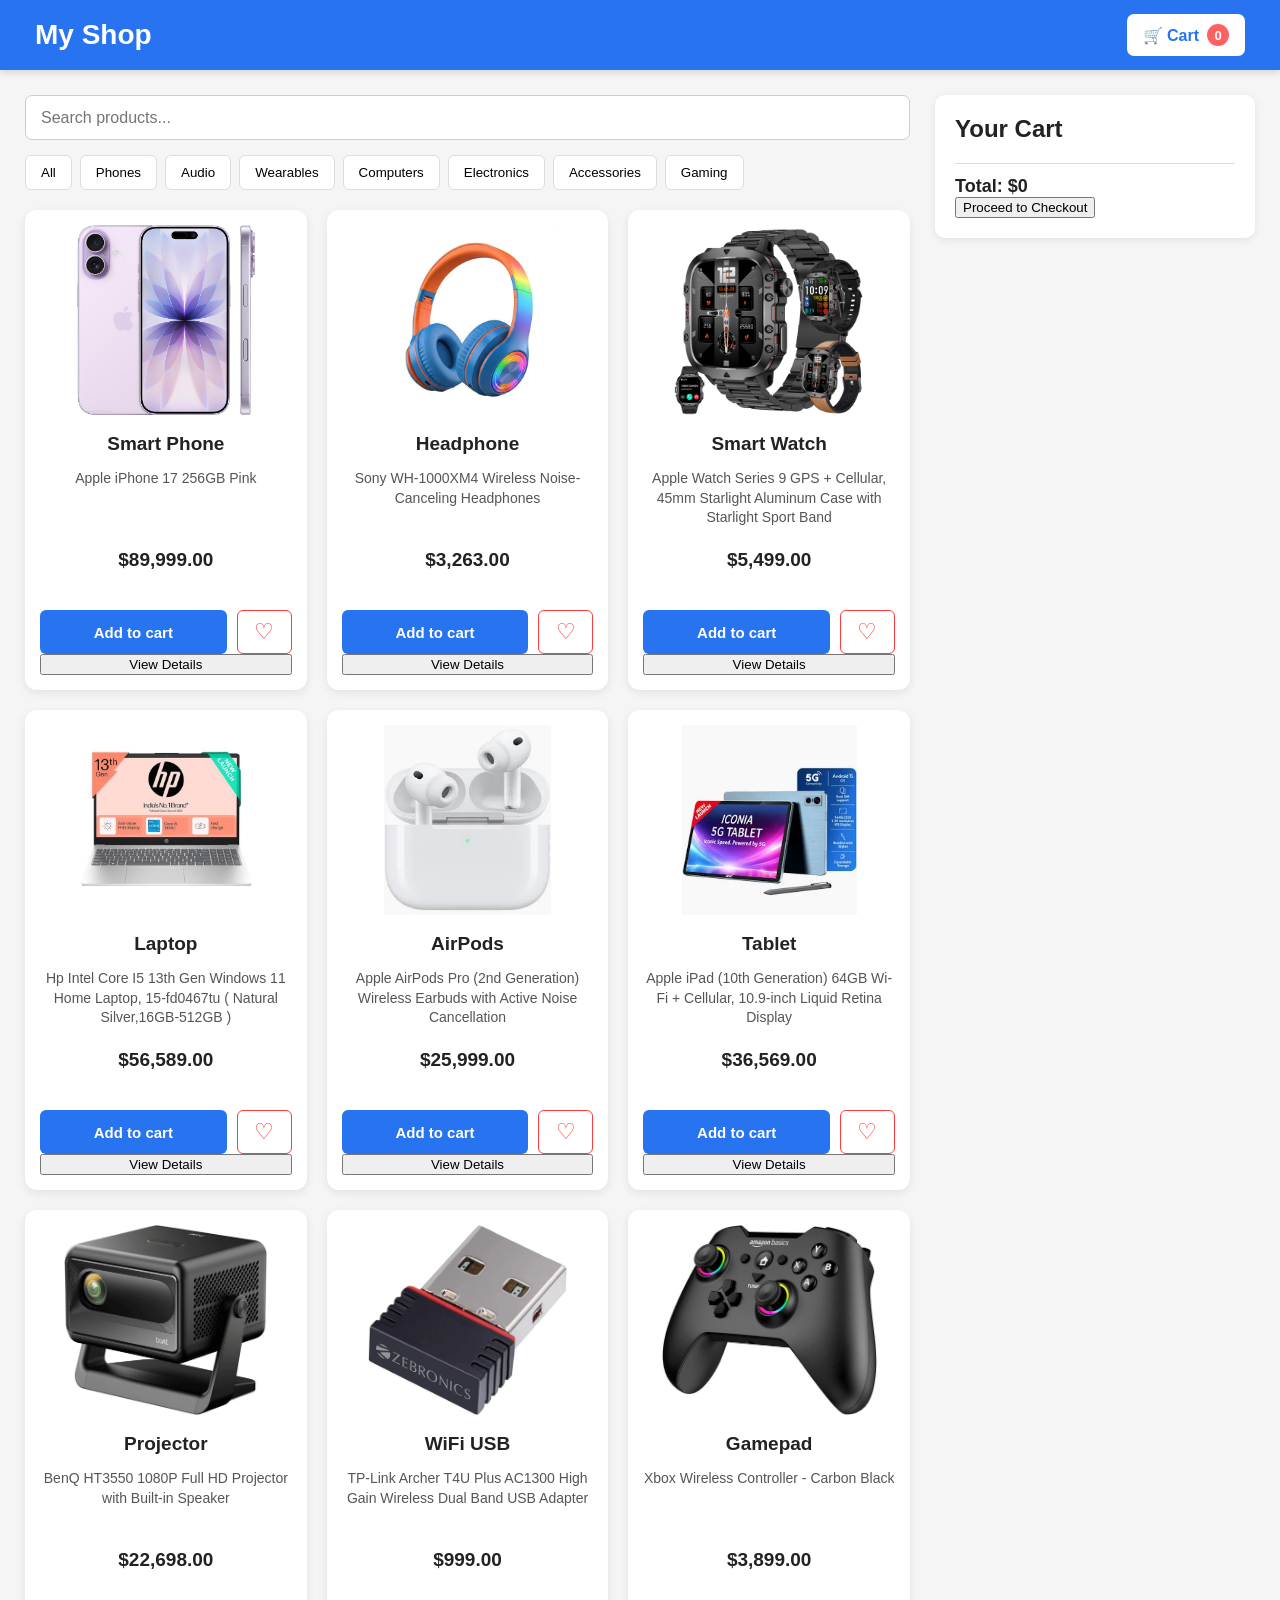
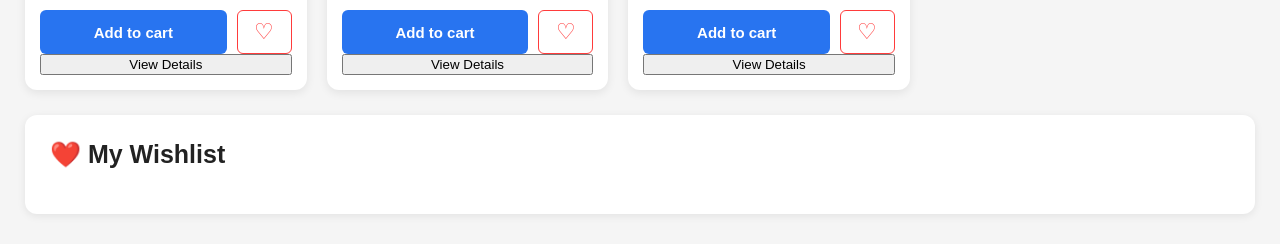
==== commit d0b6665e: "final my shop project update" ====
--- a/index.html
+++ b/index.html
@@ -60,9 +60,10 @@
              </button>
 
             </div>
-            
-                <button class="view-details-btn" onclick="showDetails('Smart Phone','phone.jpg','Apple iPhone 17 256GB Pink',89999)">
-                View Details
+
+            <button class="details-btn"
+             onclick="showDetails('Smart Phone','phone.jpg','Apple iPhone 17 256GB Pink',89999)">
+            View Details
                 </button>
                 </div>
 
@@ -84,7 +85,7 @@
 
             </div>
 
-            <button class="view-details-btn"
+            <button class="details-btn"
              onclick="showDetails('Headphone','headphone.jpeg','Sony WH-1000XM4 Wireless Noise-Canceling Headphones',3263)">
             View Details
                 </button>
@@ -107,7 +108,7 @@
 
             </div>
 
-            <button class="view-details-btn"
+            <button class="details-btn"
              onclick="showDetails('Smart Watch','smart watch.jpg','Apple Watch Series 9 GPS + Cellular, 45mm Starlight Aluminum Case with Starlight Sport Band',5499)">
             View Details
                 </button>
@@ -130,9 +131,10 @@
 
             </div>
 
-            <button class="view-details-btn" onclick="showDetails('Laptop','Laptop.jpeg','Hp Intel Core I5 13th Gen Windows 11 Home Laptop, 15-fd0467tu ( Natural Silver,16GB-512GB )',56589)">
-    View Details
-</button>
+            <button class="details-btn"
+             onclick="showDetails('Laptop','Laptop.jpeg','Hp Intel Core I5 13th Gen Windows 11 Home Laptop, 15-fd0467tu ( Natural Silver,16GB-512GB )',56589)">
+            View Details
+                </button>
                 </div>
 
                 <div class="product-card" data-category="Audio">
@@ -174,9 +176,9 @@
 
             </div>
 
-           <button class="view-details-btn" onclick="showDetails('Tablet','tablet.webp','Apple iPad (10th Generation) 64GB Wi-Fi + Cellular, 10.9-inch Liquid Retina Display',36569)">
-    View Details
-</button>
+            <button class="details-btn"
+             onclick="showDetails('Tablet','tablet.webp','Apple iPad (10th Generation) 64GB Wi-Fi + Cellular, 10.9-inch Liquid Retina Display',36569)">
+            View Details
                 </button>
                 </div>
 
@@ -197,9 +199,10 @@
 
             </div>
 
-           <button class="view-details-btn" onclick="showDetails('Projector','projector.webp','BenQ HT3550 1080P Full HD Projector with Built-in Speaker',22698)">
-    View Details
-</button>
+            <button class="details-btn"
+             onclick="showDetails('Projector','projector.webp','BenQ HT3550 1080P Full HD Projector with Built-in Speaker',22698)">
+            View Details
+                </button>
                 </div>
 
                 <div class="product-card" data-category="Accessories">
@@ -241,9 +244,9 @@
 
             </div>
 
-          <button class="view-details-btn" onclick="showDetails('Gamepad','gamepad.webp','Xbox Wireless Controller - Carbon Black',3899)">
-    View Details
-</button>
+            <button class="details-btn"
+             onclick="showDetails('Gamepad','gamepad.webp','Xbox Wireless Controller - Carbon Black',3899)">
+            View Details
                 </button>
                 </div>
     </main>
--- a/style.css
+++ b/style.css
@@ -931,77 +931,4 @@
     .product-actions {
         gap: 7px;
     }
-}
-/* VIEW DETAILS BUTTON */
-.view-details-btn {
-    width: 100%;
-    margin-top: 8px !important;
-    padding: 10px;
-    background: #2874f0;
-    color: white;
-    border: none;
-    border-radius: 6px;
-    font-size: 15px;
-    font-weight: bold;
-    cursor: pointer;
-    transition: 0.2s;
-}
-
-.view-details-btn:hover {
-    background: #1259c7;
-}
-/* PRODUCT DETAILS MODAL */
-#detailsModal {
-    position: fixed;
-    top: 0;
-    left: 0;
-    width: 100%;
-    height: 100%;
-    background: rgba(0, 0, 0, 0.6);
-    display: none;
-    justify-content: center;
-    align-items: center;
-    z-index: 1000;
-}
-
-/* DETAILS BOX */
-#detailsModal > div {
-    width: 90%;
-    max-width: 500px;
-    max-height: 90vh;
-    overflow-y: auto;
-    background: white;
-    border-radius: 12px;
-    padding: 20px;
-    text-align: center;
-}
-
-/* PRODUCT IMAGE */
-#detailsImage {
-    width: 100%;
-    max-width: 320px;
-    height: 280px;
-    object-fit: contain;
-    display: block;
-    margin: 0 auto 15px;
-}
-
-/* PRODUCT NAME */
-#detailsName {
-    font-size: 24px;
-    margin: 10px 0;
-}
-
-/* DESCRIPTION */
-#detailsDescription {
-    font-size: 15px;
-    color: #555;
-    margin: 10px 0;
-}
-
-/* PRICE */
-#detailsPrice {
-    font-size: 20px;
-    font-weight: bold;
-    margin: 12px 0;
 }
